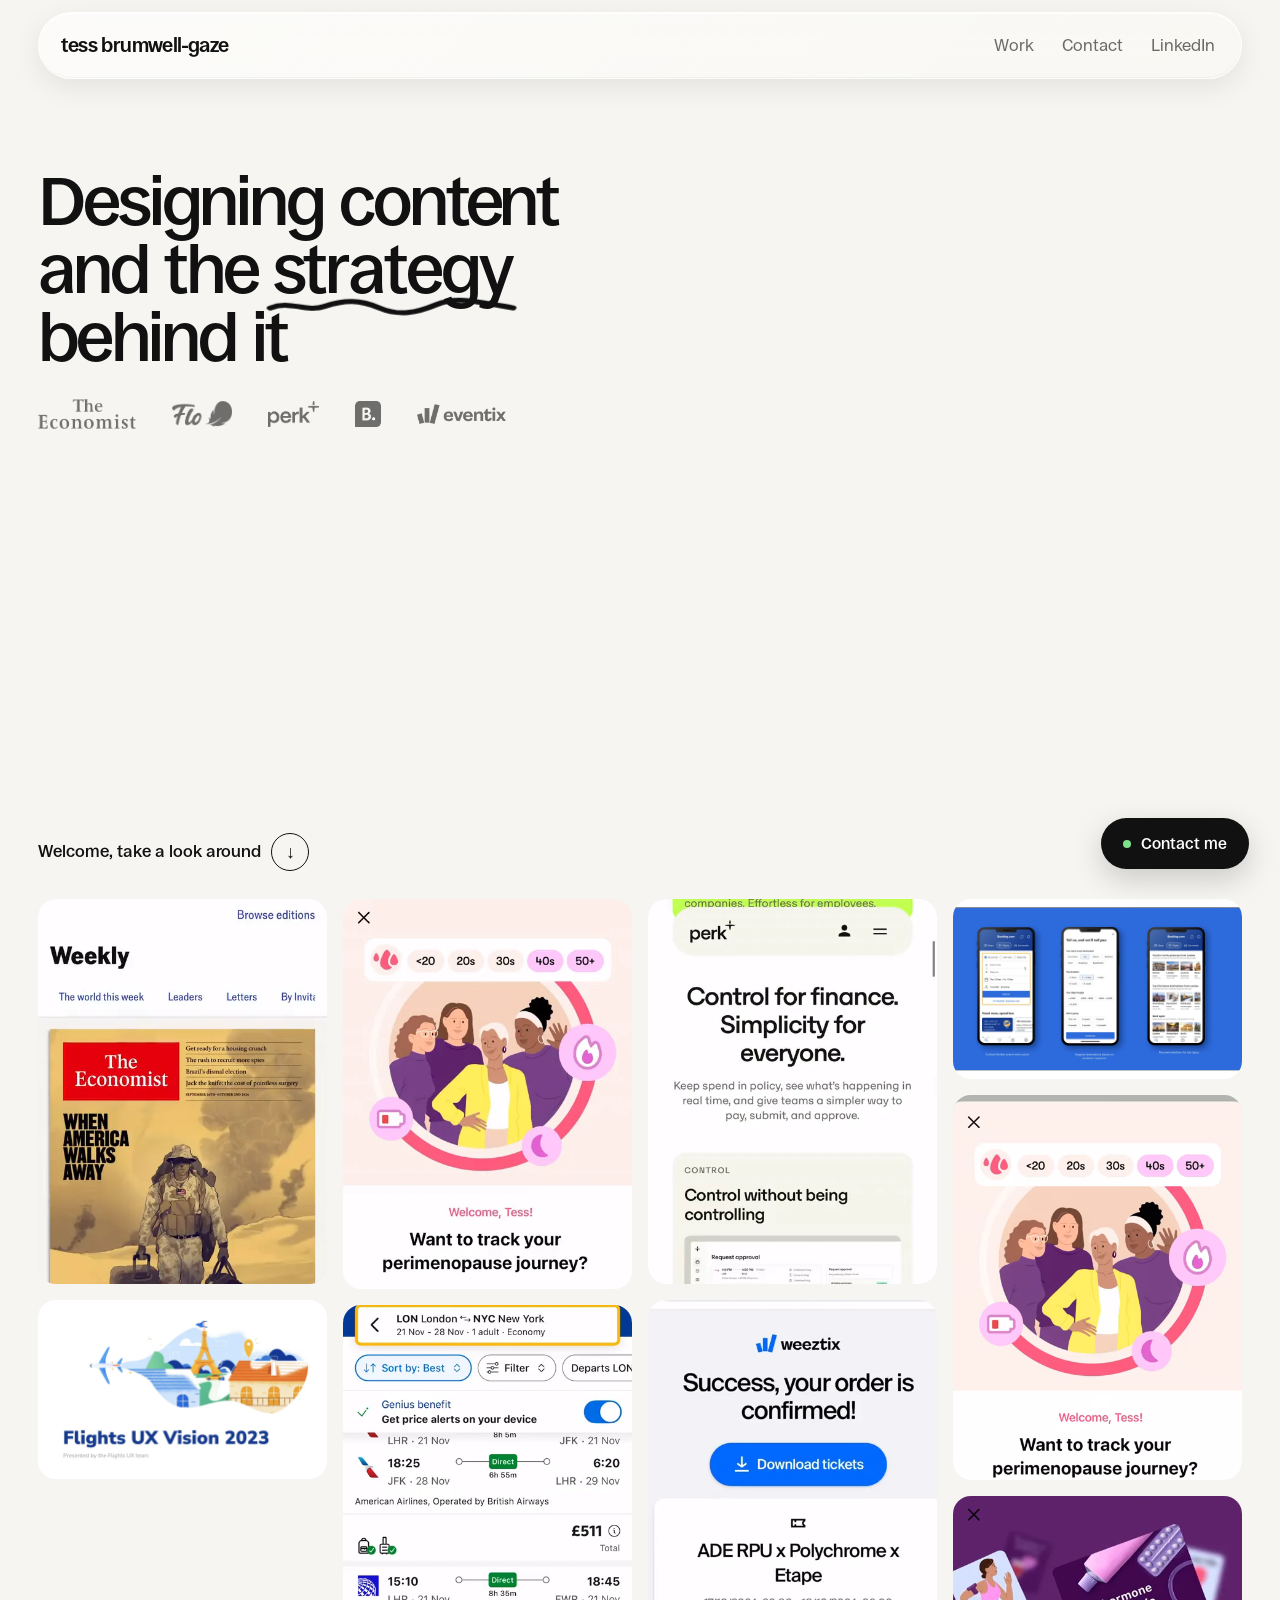
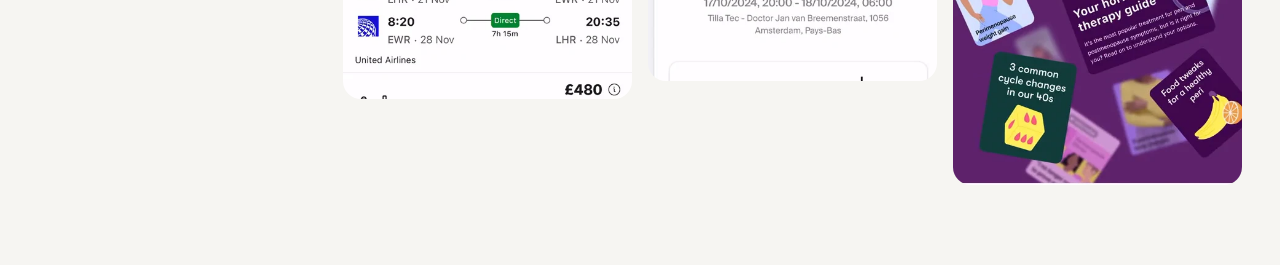
==== index.html @ eb978fae "Add files via upload" ====
<!doctype html>
<html lang="en">
<head>
<meta charset="utf-8">
<meta name="viewport" content="width=device-width, initial-scale=1">
<title>Tess Brumwell-Gaze — content designer</title>
<style>
html { scroll-behavior: smooth; }
@font-face { font-family: "Ronzino"; src: url("Ronzino-Regular.woff2") format("woff2"); font-weight: 400; font-display: swap; }
@font-face { font-family: "Ronzino"; src: url("Ronzino-Medium.woff2") format("woff2"); font-weight: 500; font-display: swap; }
@font-face { font-family: "Ronzino"; src: url("Ronzino-Bold.woff2") format("woff2"); font-weight: 700; font-display: swap; }

/* A quiet, neutral frame so the work and the brands carry the colour */
:root { --bg: #f6f5f2; --ink: #111; --muted: #6b6a66; --tile: #e9e8e4; --gutter: clamp(16px, 3vw, 40px); }
* { box-sizing: border-box; margin: 0; padding: 0; }
body { background: var(--bg); color: var(--ink); font-family: "Ronzino", "Helvetica Neue", Arial, sans-serif; font-size: 17px; line-height: 1.45; -webkit-font-smoothing: antialiased; }
a { color: inherit; }

/* Masthead: a floating "liquid glass" bar that stays at the top as you scroll */
.bar {
  position: sticky; top: 12px; z-index: 40;
  display: flex; justify-content: space-between; align-items: center;
  margin: 12px var(--gutter) 0; padding: 12px 14px 12px 22px; border-radius: 999px;
  background: linear-gradient(135deg, rgba(255,255,255,.62), rgba(255,255,255,.28));
  -webkit-backdrop-filter: blur(18px) saturate(180%); backdrop-filter: blur(18px) saturate(180%);
  border: 1px solid rgba(255,255,255,.7);
  box-shadow: inset 0 1px 0 rgba(255,255,255,.9), inset 0 -1px 0 rgba(0,0,0,.04), 0 8px 28px rgba(0,0,0,.08);
}
.bar nav a { padding: 8px 12px; border-radius: 999px; }
.bar nav a:hover { background: rgba(255,255,255,.7); }
.bar-name { font-size: 20px; font-weight: 700; letter-spacing: -.03em; text-decoration: none; }
.bar nav { display: flex; gap: 4px; }
.bar nav a { text-decoration: none; color: var(--muted); transition: color .2s; }
.bar nav a:hover { color: var(--ink); }

/* Intro fills the first screen; the collage starts just below it */
.intro { min-height: calc(100svh - 80px); padding: clamp(40px, 7vw, 96px) var(--gutter) 28px; display: flex; flex-direction: column; gap: 28px; }
.intro h1 { font-size: clamp(40px, 5.4vw, 84px); line-height: .98; font-weight: 500; letter-spacing: -.045em; max-width: 13ch; }
/* Kinetic headline
   1. The first words float up one by one with a soft, springy wobble, at an uneven, relaxed pace.
   2. A short breath, then "strategy behind it" is placed letter by letter: each letter drops in at a tilt and settles.
   3. A hand-drawn squiggle underlines "strategy". */
.intro h1 .w { display: inline-block; opacity: 0; transform-origin: 50% 100%;
  animation: float-in .85s cubic-bezier(.3,1.45,.5,1) forwards; animation-delay: var(--d); }
@keyframes float-in {
  0% { opacity: 0; transform: translateY(.55em) rotate(var(--r, -4deg)); }
  60% { opacity: 1; }
  100% { opacity: 1; transform: none; }
}
.intro h1 .hl .w { opacity: 1; animation: none; position: relative; white-space: nowrap; }
.intro h1 .ch { display: inline-block; opacity: 0; transform-origin: 50% 90%;
  animation: drop-in .7s cubic-bezier(.25,1.6,.45,1) forwards; animation-delay: var(--d); }
@keyframes drop-in {
  0% { opacity: 0; transform: translateY(-.7em) rotate(var(--r)) scale(.9); }
  45% { opacity: 1; }
  100% { opacity: 1; transform: none; }
}
.squiggle { position: absolute; left: -2%; right: -2%; bottom: -.16em; width: 104%; height: .24em; overflow: visible; }
.squiggle path { fill: none; stroke: currentColor; stroke-width: 3; stroke-linecap: round; stroke-dasharray: 1; stroke-dashoffset: 1; opacity: 0;
  animation: draw .9s cubic-bezier(.6,0,.3,1) forwards; animation-delay: var(--d); }
@keyframes draw { from { opacity: 1; stroke-dashoffset: 1; } to { opacity: 1; stroke-dashoffset: 0; } }

/* "Welcome" nudge at the bottom of the first screen */
.welcome { margin-top: auto; align-self: flex-start; display: inline-flex; align-items: center; gap: 10px; text-decoration: none; font-weight: 500; opacity: 0; animation: fade-in .8s ease 3.6s forwards; }
.welcome .arrow { display: inline-grid; place-items: center; width: 38px; height: 38px; border: 1px solid var(--ink); border-radius: 50%; font-size: 18px; animation: nudge 1.8s ease-in-out 4.4s infinite; }
.welcome:hover .arrow { background: var(--ink); color: #fff; }
@keyframes fade-in { to { opacity: 1; } }
@keyframes nudge { 0%, 100% { transform: none; } 50% { transform: translateY(6px); } }

.logos { list-style: none; display: flex; flex-wrap: wrap; align-items: center; gap: 18px 36px; opacity: 0; animation: logos-in .8s ease 3.3s forwards; } /* appear once the headline has settled */
@keyframes logos-in { to { opacity: .55; } }
.logos img { height: var(--h); width: auto; display: block; }

/* The collage: Pinterest-style columns of different heights */
.collage { columns: 4 260px; column-gap: 16px; padding: 0 var(--gutter) 80px; }
.tile { display: block; break-inside: avoid; margin-bottom: 26px; text-decoration: none; }
.tile-media { position: relative; border-radius: 18px; overflow: hidden; background: var(--tile); }
.tile-media img, .tile-media video { display: block; width: 100%; height: auto; transition: transform .6s cubic-bezier(.2,.7,.1,1); }
.tile-media video { aspect-ratio: 3 / 4; object-fit: cover; object-position: top; }
/* Hover: the picture dims and the title of the work rises in */
.tile-media::after { content: ""; position: absolute; inset: 0; background: rgba(17,17,17,.22); opacity: 0; transition: opacity .35s; }
.tile-info { position: absolute; left: 10px; right: 10px; bottom: 10px; z-index: 1; padding: 13px 15px 14px; border-radius: 12px;
  background: rgba(255,255,255,.94); -webkit-backdrop-filter: blur(10px); backdrop-filter: blur(10px); color: var(--ink);
  box-shadow: 0 6px 20px rgba(0,0,0,.12); opacity: 0; transform: translateY(10px); transition: opacity .35s, transform .35s; }
.tile-title { font-size: 17px; line-height: 1.2; font-weight: 500; letter-spacing: -.015em; }
.tile-client { font-size: 14px; color: var(--muted); margin-top: 2px; }
.tile-go { display: inline-block; margin-top: 8px; font-size: 14px; font-weight: 500; text-decoration: underline; text-underline-offset: 3px; }
.tile:hover .tile-media::after, .tile:focus-visible .tile-media::after { opacity: 1; }
.tile:hover .tile-info, .tile:focus-visible .tile-info { opacity: 1; transform: none; }
.tile:hover .tile-media img, .tile:hover .tile-media video { transform: scale(1.03); }
.tile:focus-visible { outline: none; }
.tile:focus-visible .tile-media { outline: 2px solid var(--ink); outline-offset: 3px; }
.tile { margin-bottom: 16px; }
div.tile { cursor: default; }

/* Floating contact button */
.fab { position: fixed; right: clamp(14px, 2.4vw, 32px); bottom: clamp(14px, 2.4vw, 32px); z-index: 50; display: flex; flex-direction: column; align-items: flex-end; gap: 10px; }
.fab-btn { display: inline-flex; align-items: center; gap: 10px; font: inherit; font-weight: 500; font-size: 16px; padding: 14px 22px; border: 0; border-radius: 999px; background: var(--ink); color: #fff; cursor: pointer; box-shadow: 0 10px 30px rgba(0,0,0,.18); transition: transform .25s cubic-bezier(.3,1.4,.5,1); }
.fab-btn:hover { transform: translateY(-2px) rotate(-1.5deg); }
.fab-dot { width: 8px; height: 8px; border-radius: 50%; background: #7ee08a; box-shadow: 0 0 0 0 rgba(126,224,138,.6); animation: ping 2.4s ease-out infinite; }
@keyframes ping { 0% { box-shadow: 0 0 0 0 rgba(126,224,138,.6); } 70%, 100% { box-shadow: 0 0 0 9px rgba(126,224,138,0); } }
.fab-card { background: #fff; border-radius: 18px; padding: 18px 20px; box-shadow: 0 16px 40px rgba(0,0,0,.16); display: grid; gap: 6px; min-width: 250px; transform-origin: bottom right; animation: pop .28s cubic-bezier(.3,1.4,.5,1); }
.fab-card[hidden] { display: none; }
.fab-hello { font-size: 14px; color: var(--muted); margin-bottom: 2px; }
.fab-link { font-weight: 500; font-size: 17px; text-decoration: none; }
.fab-link:hover { text-decoration: underline; }
@keyframes pop { from { opacity: 0; transform: scale(.9) translateY(6px); } }

@media (max-width: 700px) {
  .bar { gap: 6px; top: 8px; margin: 8px 10px 0; padding: 8px 8px 8px 16px; } .bar-name { font-size: 16px; white-space: nowrap; }
  .bar nav { gap: 0; } .bar nav a { font-size: 13.5px; padding: 6px 7px; }
  .intro { min-height: calc(100svh - 64px); padding-bottom: 36px; }
  .intro h1 { font-size: 12.4vw; }
  .collage { columns: 2; column-gap: 12px; }
  /* phones have no hover: show a small title label on each tile instead */
  .tile-info { opacity: 1; transform: none; left: 7px; right: 7px; bottom: 7px; padding: 8px 10px; border-radius: 9px; }
  .tile-media::after { display: none; }
  .tile-title { font-size: 13px; } .tile-client, .tile-go { display: none; }
  .bar nav a[href*="linkedin"] { display: none; } /* LinkedIn sits in the Contact me button on phones */
  .fab-btn { padding: 12px 18px; font-size: 15px; }
}
@media (prefers-reduced-motion: reduce) {
  .tile-media img, .tile-media video, .tile-info { transition: none; } .fab-dot, .fab-card { animation: none; }
  .intro h1 .w, .intro h1 .ch, .squiggle path, .welcome, .welcome .arrow { animation: none; opacity: 1; transform: none; stroke-dashoffset: 0; }
  .logos { animation: none; opacity: .55; }
}
</style>
</head>
<body>
  <header class="bar">
    <a class="bar-name" href="index.html">tess brumwell-gaze</a>
    <nav aria-label="Main"><a href="#work">Work</a><a href="#contact" data-open-contact>Contact</a><a href="https://www.linkedin.com/in/tessbrumwellgaze/" target="_blank" rel="noopener">LinkedIn</a></nav>
  </header>

  <section class="intro">
    <h1 aria-label="Designing content and the strategy behind it">
      <span aria-hidden="true">
        <span class="w" style="--d:.25s;--r:-5deg">Designing</span> <span class="w" style="--d:.42s;--r:3deg">content</span> <span class="w" style="--d:.66s;--r:-2deg">and</span> <span class="w" style="--d:.78s;--r:4deg">the</span>
        <span class="hl"><span class="w">strategy<svg class="squiggle" viewBox="0 0 100 10" preserveAspectRatio="none" aria-hidden="true"><path pathLength="1" style="--d:2.6s" d="M1 6 C 9 1, 15 9, 23 5 S 37 1, 45 6 S 60 9, 68 4 S 84 2, 99 6"/></svg></span> <span class="w">behind</span> <span class="w">it</span></span>
      </span>
    </h1>
    <ul class="logos" aria-label="Worked with">
      <li style="--h:30px"><img src="mark-economist.webp" alt="The Economist"></li>
      <li style="--h:26px"><img src="mark-flo.webp" alt="Flo Health"></li>
      <li style="--h:26px"><img src="mark-perk.webp" alt="Perk"></li>
      <li style="--h:26px"><img src="mark-booking.webp" alt="Booking.com"></li>
      <li style="--h:20px"><img src="mark-eventix.webp" alt="Eventix"></li>
    </ul>
    <a class="welcome" href="#work">Welcome, take a look around <span class="arrow" aria-hidden="true">↓</span></a>
  </section>

  <!-- The collage is filled from collage.js: edit that file to add or change tiles -->
  <main class="collage" id="work" style="scroll-margin-top: 24px" aria-label="Selected work"></main>

  <!-- Floating contact button: always on screen, sits over the content -->
  <div class="fab" id="fab">
    <div class="fab-card" id="fab-card" role="dialog" aria-label="Contact Tess" hidden>
      <p class="fab-hello">Let&rsquo;s talk</p>
      <a class="fab-link" href="mailto:tess.brumwell@gmail.com">tess.brumwell@gmail.com</a>
      <a class="fab-link" href="https://www.linkedin.com/in/tessbrumwellgaze/" target="_blank" rel="noopener">LinkedIn ↗</a>
    </div>
    <button class="fab-btn" id="fab-btn" type="button" aria-expanded="false" aria-controls="fab-card"><span class="fab-dot" aria-hidden="true"></span>Contact me</button>
  </div>
<script src="collage.js"></script>
<script>
// Build the collage from collage.js
(function () {
  var board = document.getElementById('work'); if (!board || !window.COLLAGE) return;
  var esc = function (t) { return String(t || '').replace(/[&<>"]/g, function (c) { return { '&': '&amp;', '<': '&lt;', '>': '&gt;', '"': '&quot;' }[c]; }); };
  board.innerHTML = window.COLLAGE.map(function (t) {
    var media = t.video
      ? '<video muted loop playsinline preload="none" poster="' + esc(t.video) + '-poster.webp" aria-label="' + esc(t.alt) + '"><source src="' + esc(t.video) + '.webm" type="video/webm"><source src="' + esc(t.video) + '.mp4" type="video/mp4"></video>'
      : '<img src="' + esc(t.image) + '" alt="' + esc(t.alt) + '" loading="lazy">';
    var info = '<div class="tile-info"><p class="tile-title">' + esc(t.title) + '</p><p class="tile-client">' + esc(t.client) + '</p>' + (t.link ? '<span class="tile-go">View case study ↗</span>' : '') + '</div>';
    var inner = '<div class="tile-media">' + media + info + '</div>';
    return t.link ? '<a class="tile" href="' + esc(t.link) + '">' + inner + '</a>' : '<div class="tile" tabindex="0">' + inner + '</div>';
  }).join('');
})();

// Only one moving tile at a time: play the video most in view (or the one being hovered), pause the rest
(function () {
  var vids = [].slice.call(document.querySelectorAll('.collage video')); if (!vids.length) return;
  if (window.matchMedia('(prefers-reduced-motion: reduce)').matches) return; // posters only
  var seen = new Map(), current = null, hovered = null;
  function choose() {
    var best = hovered, score = 0;
    if (!best) seen.forEach(function (r, v) { if (r > score) { score = r; best = v; } });
    if (!best || (!hovered && score < 0.35)) best = null;
    if (best === current) return;
    if (current) current.pause();
    current = best;
    if (current) { if (current.preload !== 'auto') { current.preload = 'auto'; current.load(); } current.play().catch(function () {}); }
  }
  var io = new IntersectionObserver(function (entries) {
    entries.forEach(function (e) { seen.set(e.target, e.isIntersecting ? e.intersectionRatio : 0); });
    choose();
  }, { threshold: [0, .25, .5, .75, 1] });
  vids.forEach(function (v) {
    io.observe(v);
    var tile = v.closest('.tile');
    tile.addEventListener('mouseenter', function () { hovered = v; choose(); });
    tile.addEventListener('mouseleave', function () { hovered = null; choose(); });
  });
})();

// Floating contact button opens a small card with your details
(function () {
  var btn = document.getElementById('fab-btn'), card = document.getElementById('fab-card'); if (!btn) return;
  function set(open) { card.hidden = !open; btn.setAttribute('aria-expanded', open); }
  btn.addEventListener('click', function (e) { e.stopPropagation(); set(card.hidden); });
  document.addEventListener('click', function (e) { if (!card.hidden && !card.contains(e.target)) set(false); });
  document.addEventListener('keydown', function (e) { if (e.key === 'Escape') set(false); });
  // "Contact" links (and arriving at index.html#contact from a case study) open the card
  document.querySelectorAll('[data-open-contact]').forEach(function (l) { l.addEventListener('click', function (e) { e.preventDefault(); e.stopPropagation(); set(true); }); });
  if (location.hash === '#contact') set(true);
})();

// Split "strategy behind it" into letters; each gets its own tilt and timing so the entrance feels hand-placed
(function () {
  var hl = document.querySelector('.intro h1 .hl'); if (!hl) return;
  var t = 1.3; // seconds: starts after a short pause once the first words have landed
  hl.querySelectorAll('.w').forEach(function (word, wi) {
    var svg = word.querySelector('svg');
    var text = word.firstChild.nodeValue; word.firstChild.remove();
    var frag = document.createDocumentFragment();
    text.split('').forEach(function (ch) {
      var s = document.createElement('span'); s.className = 'ch'; s.textContent = ch;
      var r = (Math.random() * 28 - 14).toFixed(1);
      s.style.setProperty('--r', r + 'deg'); s.style.setProperty('--d', t.toFixed(2) + 's');
      t += 0.045 + Math.random() * 0.04; frag.appendChild(s);
    });
    word.insertBefore(frag, svg);
    t += 0.12; // a beat between words
  });
})();
</script>
</body>
</html>
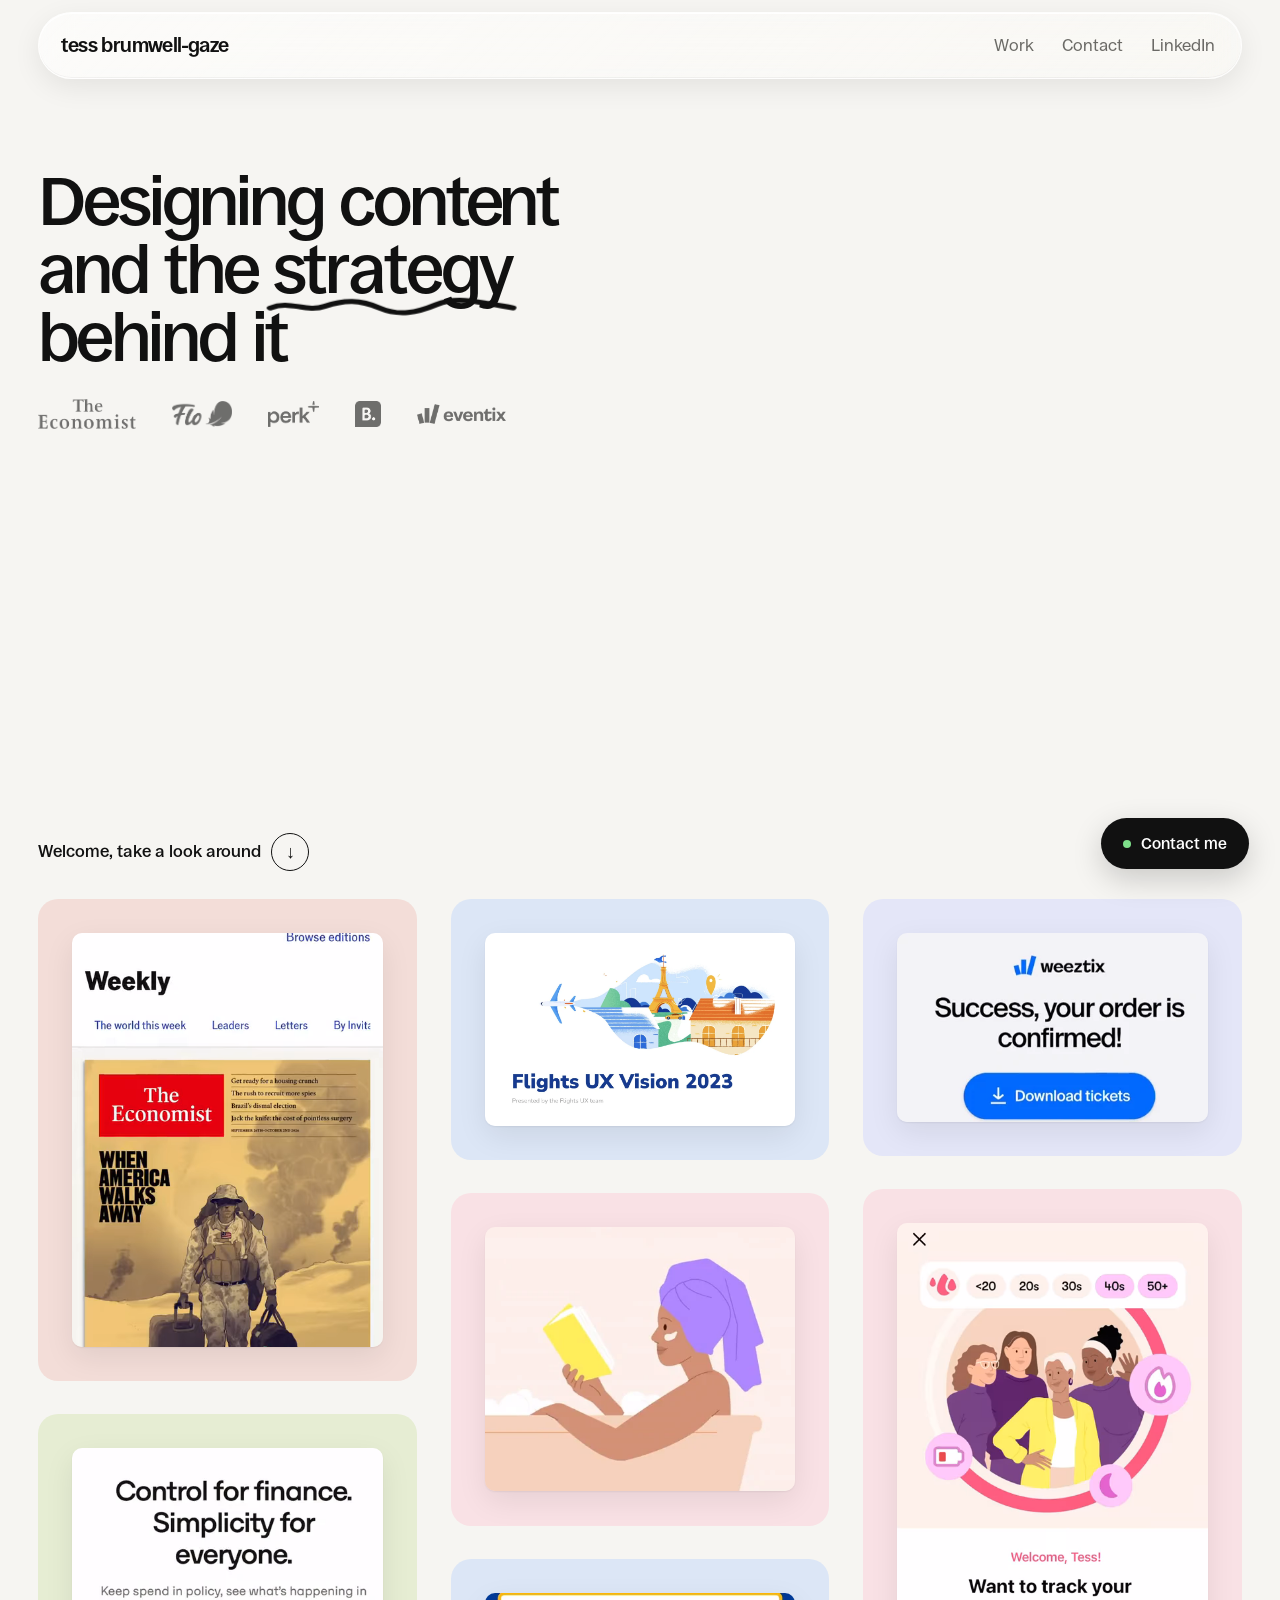
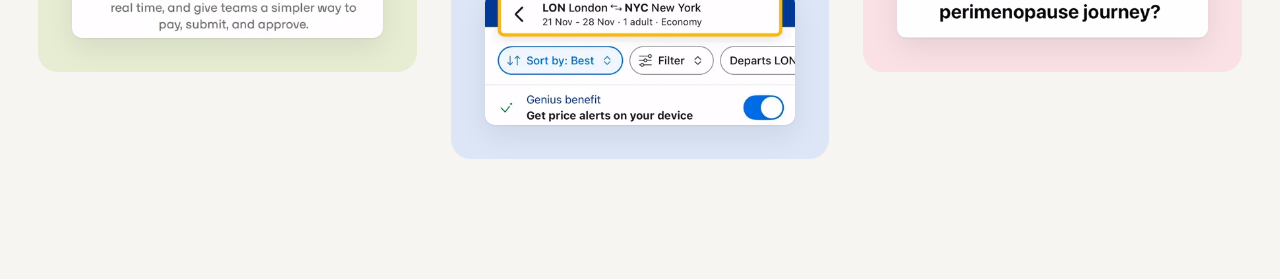
==== commit 5f4706b9: "Add files via upload" ====
--- a/index.html
+++ b/index.html
@@ -72,11 +72,13 @@
 .logos img { height: var(--h); width: auto; display: block; }
 
 /* The collage: Pinterest-style columns of different heights */
-.collage { columns: 4 260px; column-gap: 16px; padding: 0 var(--gutter) 80px; }
+.collage { columns: 3 300px; column-gap: clamp(20px, 2.6vw, 36px); padding: 0 var(--gutter) 120px; }
 .tile { display: block; break-inside: avoid; margin-bottom: 26px; text-decoration: none; }
-.tile-media { position: relative; border-radius: 18px; overflow: hidden; background: var(--tile); }
+/* Each tile: a soft brand-tinted card with one calm detail floating inside */
+.tile-media { position: relative; border-radius: 20px; overflow: hidden; background: var(--tint, var(--tile)); padding: clamp(22px, 9%, 44px); }
+.tile-media > img, .tile-media > video { border-radius: 10px; box-shadow: 0 10px 30px rgba(0,0,0,.08), 0 1px 2px rgba(0,0,0,.06); }
 .tile-media img, .tile-media video { display: block; width: 100%; height: auto; transition: transform .6s cubic-bezier(.2,.7,.1,1); }
-.tile-media video { aspect-ratio: 3 / 4; object-fit: cover; object-position: top; }
+.tile-media video { aspect-ratio: 3 / 4; object-fit: cover; object-position: 50% 6%; }
 /* Hover: the picture dims and the title of the work rises in */
 .tile-media::after { content: ""; position: absolute; inset: 0; background: rgba(17,17,17,.22); opacity: 0; transition: opacity .35s; }
 .tile-info { position: absolute; left: 10px; right: 10px; bottom: 10px; z-index: 1; padding: 13px 15px 14px; border-radius: 12px;
@@ -90,7 +92,7 @@
 .tile:hover .tile-media img, .tile:hover .tile-media video { transform: scale(1.03); }
 .tile:focus-visible { outline: none; }
 .tile:focus-visible .tile-media { outline: 2px solid var(--ink); outline-offset: 3px; }
-.tile { margin-bottom: 16px; }
+.tile { margin-bottom: clamp(20px, 2.6vw, 36px); }
 div.tile { cursor: default; }
 
 /* Floating contact button */
@@ -172,7 +174,7 @@
       ? '<video muted loop playsinline preload="none" poster="' + esc(t.video) + '-poster.webp" aria-label="' + esc(t.alt) + '"><source src="' + esc(t.video) + '.webm" type="video/webm"><source src="' + esc(t.video) + '.mp4" type="video/mp4"></video>'
       : '<img src="' + esc(t.image) + '" alt="' + esc(t.alt) + '" loading="lazy">';
     var info = '<div class="tile-info"><p class="tile-title">' + esc(t.title) + '</p><p class="tile-client">' + esc(t.client) + '</p>' + (t.link ? '<span class="tile-go">View case study ↗</span>' : '') + '</div>';
-    var inner = '<div class="tile-media">' + media + info + '</div>';
+    var inner = '<div class="tile-media"' + (t.tint ? ' style="--tint:' + esc(t.tint) + '"' : '') + '>' + media + info + '</div>';
     return t.link ? '<a class="tile" href="' + esc(t.link) + '">' + inner + '</a>' : '<div class="tile" tabindex="0">' + inner + '</div>';
   }).join('');
 })();
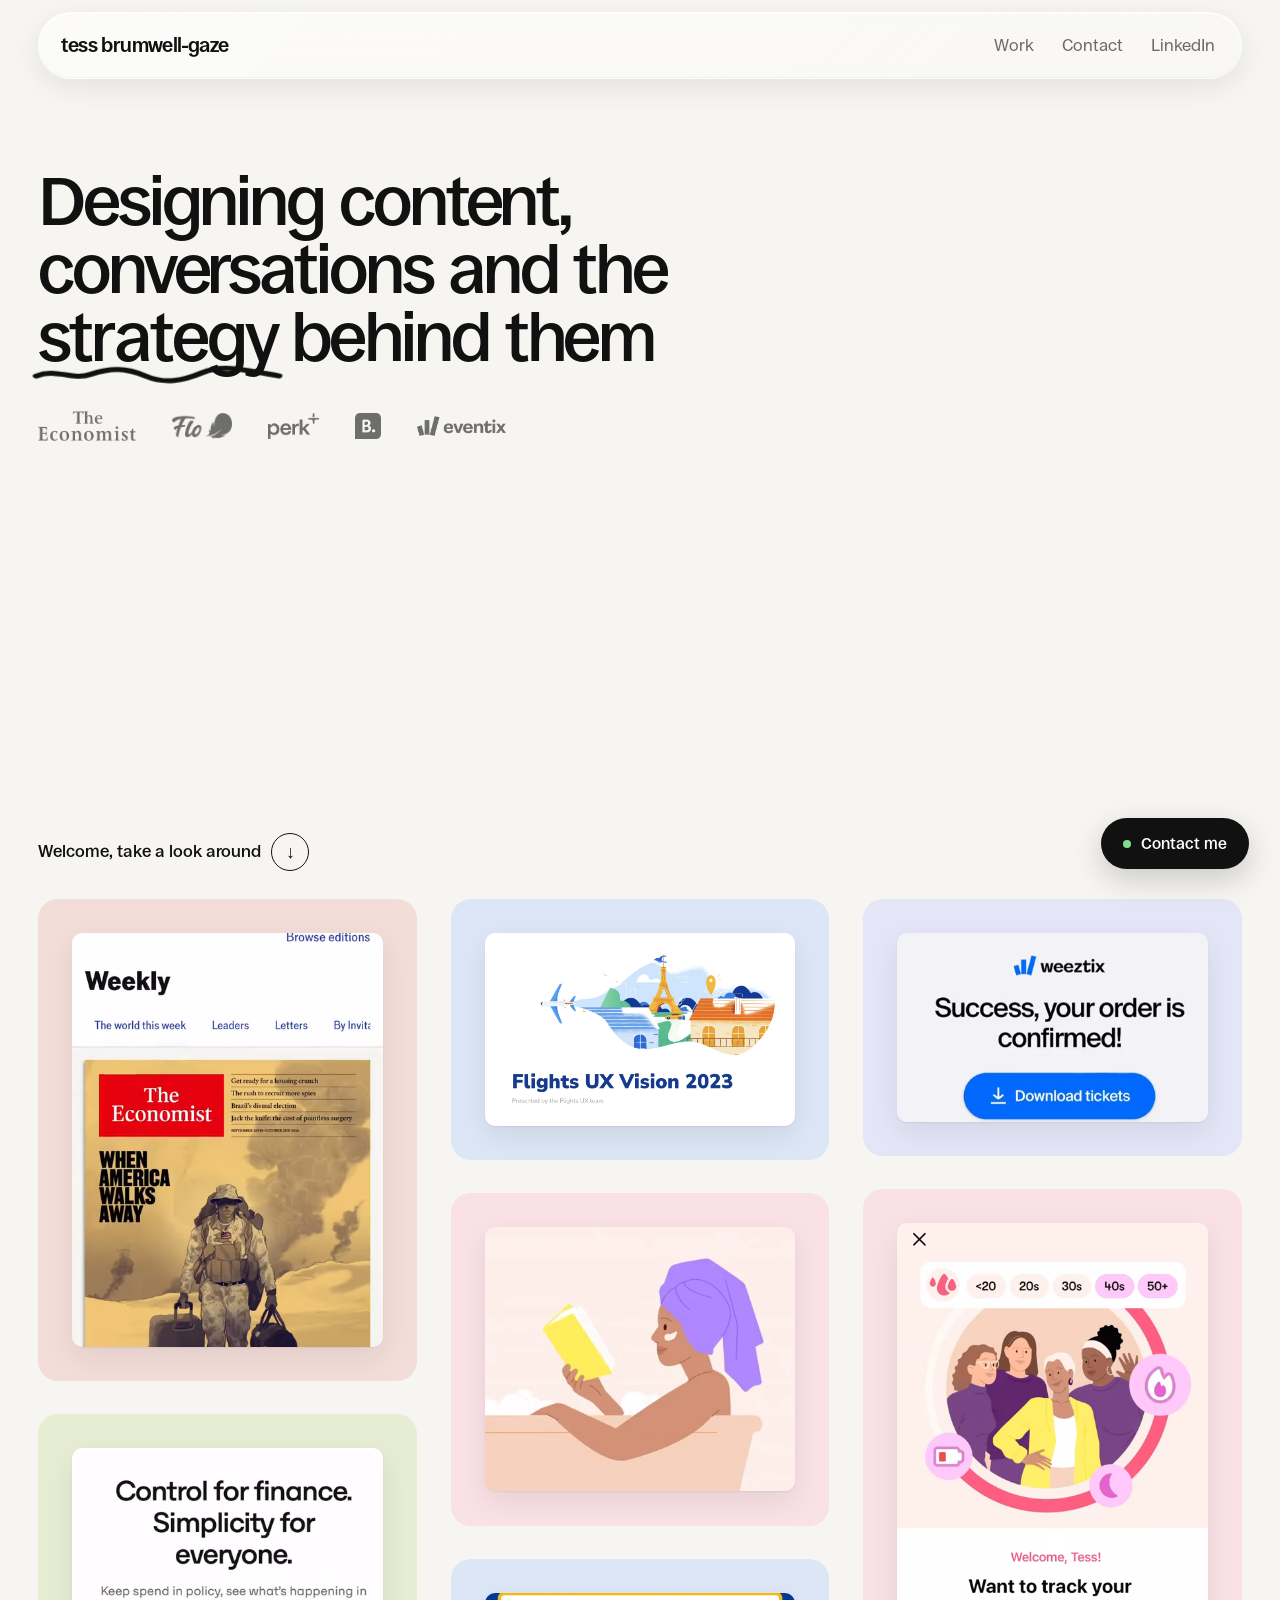
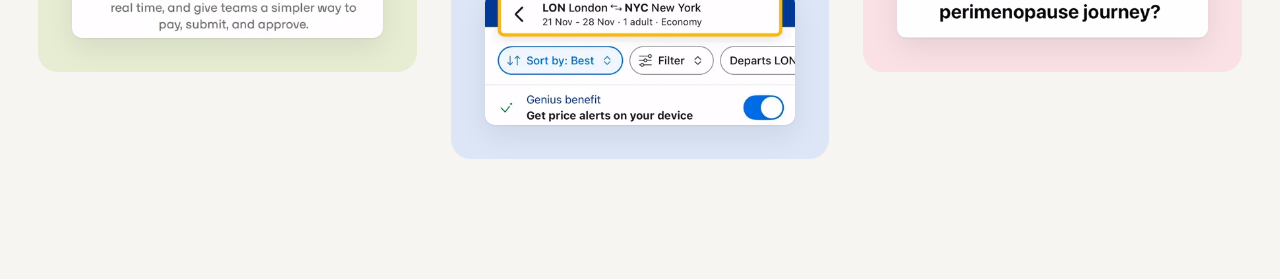
==== commit 88da74bd: "Add files via upload" ====
--- a/index.html
+++ b/index.html
@@ -34,8 +34,8 @@
 .bar nav a:hover { color: var(--ink); }
 
 /* Intro fills the first screen; the collage starts just below it */
-.intro { min-height: calc(100svh - 80px); padding: clamp(40px, 7vw, 96px) var(--gutter) 28px; display: flex; flex-direction: column; gap: 28px; }
-.intro h1 { font-size: clamp(40px, 5.4vw, 84px); line-height: .98; font-weight: 500; letter-spacing: -.045em; max-width: 13ch; }
+.intro { min-height: calc(100svh - 80px); padding: clamp(40px, 7vw, 96px) var(--gutter) 28px; display: flex; flex-direction: column; gap: 40px; }
+.intro h1 { font-size: clamp(40px, 5.4vw, 84px); line-height: .98; font-weight: 500; letter-spacing: -.045em; max-width: 15ch; }
 /* Kinetic headline
    1. The first words float up one by one with a soft, springy wobble, at an uneven, relaxed pace.
    2. A short breath, then "strategy behind it" is placed letter by letter: each letter drops in at a tilt and settles.
@@ -61,13 +61,13 @@
 @keyframes draw { from { opacity: 1; stroke-dashoffset: 1; } to { opacity: 1; stroke-dashoffset: 0; } }
 
 /* "Welcome" nudge at the bottom of the first screen */
-.welcome { margin-top: auto; align-self: flex-start; display: inline-flex; align-items: center; gap: 10px; text-decoration: none; font-weight: 500; opacity: 0; animation: fade-in .8s ease 3.6s forwards; }
-.welcome .arrow { display: inline-grid; place-items: center; width: 38px; height: 38px; border: 1px solid var(--ink); border-radius: 50%; font-size: 18px; animation: nudge 1.8s ease-in-out 4.4s infinite; }
+.welcome { margin-top: auto; align-self: flex-start; display: inline-flex; align-items: center; gap: 10px; text-decoration: none; font-weight: 500; opacity: 0; animation: fade-in .8s ease 4s forwards; }
+.welcome .arrow { display: inline-grid; place-items: center; width: 38px; height: 38px; border: 1px solid var(--ink); border-radius: 50%; font-size: 18px; animation: nudge 1.8s ease-in-out 4.8s infinite; }
 .welcome:hover .arrow { background: var(--ink); color: #fff; }
 @keyframes fade-in { to { opacity: 1; } }
 @keyframes nudge { 0%, 100% { transform: none; } 50% { transform: translateY(6px); } }
 
-.logos { list-style: none; display: flex; flex-wrap: wrap; align-items: center; gap: 18px 36px; opacity: 0; animation: logos-in .8s ease 3.3s forwards; } /* appear once the headline has settled */
+.logos { list-style: none; display: flex; flex-wrap: wrap; align-items: center; gap: 18px 36px; opacity: 0; animation: logos-in .8s ease 3.7s forwards; } /* appear once the headline has settled */
 @keyframes logos-in { to { opacity: .55; } }
 .logos img { height: var(--h); width: auto; display: block; }
 
@@ -113,6 +113,7 @@
   .bar nav { gap: 0; } .bar nav a { font-size: 13.5px; padding: 6px 7px; }
   .intro { min-height: calc(100svh - 64px); padding-bottom: 36px; }
   .intro h1 { font-size: 12.4vw; }
+  .welcome-more { display: none; } /* keeps the arrow clear of the Contact me button */
   .collage { columns: 2; column-gap: 12px; }
   /* phones have no hover: show a small title label on each tile instead */
   .tile-info { opacity: 1; transform: none; left: 7px; right: 7px; bottom: 7px; padding: 8px 10px; border-radius: 9px; }
@@ -135,10 +136,10 @@
   </header>
 
   <section class="intro">
-    <h1 aria-label="Designing content and the strategy behind it">
+    <h1 aria-label="Designing content, conversations and the strategy behind them">
       <span aria-hidden="true">
-        <span class="w" style="--d:.25s;--r:-5deg">Designing</span> <span class="w" style="--d:.42s;--r:3deg">content</span> <span class="w" style="--d:.66s;--r:-2deg">and</span> <span class="w" style="--d:.78s;--r:4deg">the</span>
-        <span class="hl"><span class="w">strategy<svg class="squiggle" viewBox="0 0 100 10" preserveAspectRatio="none" aria-hidden="true"><path pathLength="1" style="--d:2.6s" d="M1 6 C 9 1, 15 9, 23 5 S 37 1, 45 6 S 60 9, 68 4 S 84 2, 99 6"/></svg></span> <span class="w">behind</span> <span class="w">it</span></span>
+        <span class="w" style="--d:.25s;--r:-5deg">Designing</span> <span class="w" style="--d:.42s;--r:3deg">content,</span> <span class="w" style="--d:.62s;--r:-4deg">conversations</span> <span class="w" style="--d:.9s;--r:-2deg">and</span> <span class="w" style="--d:1.02s;--r:4deg">the</span>
+        <span class="hl"><span class="w">strategy<svg class="squiggle" viewBox="0 0 100 10" preserveAspectRatio="none" aria-hidden="true"><path pathLength="1" style="--d:3s" d="M1 6 C 9 1, 15 9, 23 5 S 37 1, 45 6 S 60 9, 68 4 S 84 2, 99 6"/></svg></span> <span class="w">behind</span> <span class="w">them</span></span>
       </span>
     </h1>
     <ul class="logos" aria-label="Worked with">
@@ -148,7 +149,7 @@
       <li style="--h:26px"><img src="mark-booking.webp" alt="Booking.com"></li>
       <li style="--h:20px"><img src="mark-eventix.webp" alt="Eventix"></li>
     </ul>
-    <a class="welcome" href="#work">Welcome, take a look around <span class="arrow" aria-hidden="true">↓</span></a>
+    <a class="welcome" href="#work"><span>Welcome<span class="welcome-more">, take a look around</span></span> <span class="arrow" aria-hidden="true">↓</span></a>
   </section>
 
   <!-- The collage is filled from collage.js: edit that file to add or change tiles -->
@@ -220,7 +221,7 @@
 // Split "strategy behind it" into letters; each gets its own tilt and timing so the entrance feels hand-placed
 (function () {
   var hl = document.querySelector('.intro h1 .hl'); if (!hl) return;
-  var t = 1.3; // seconds: starts after a short pause once the first words have landed
+  var t = 1.55; // seconds: starts after a short pause once the first words have landed
   hl.querySelectorAll('.w').forEach(function (word, wi) {
     var svg = word.querySelector('svg');
     var text = word.firstChild.nodeValue; word.firstChild.remove();
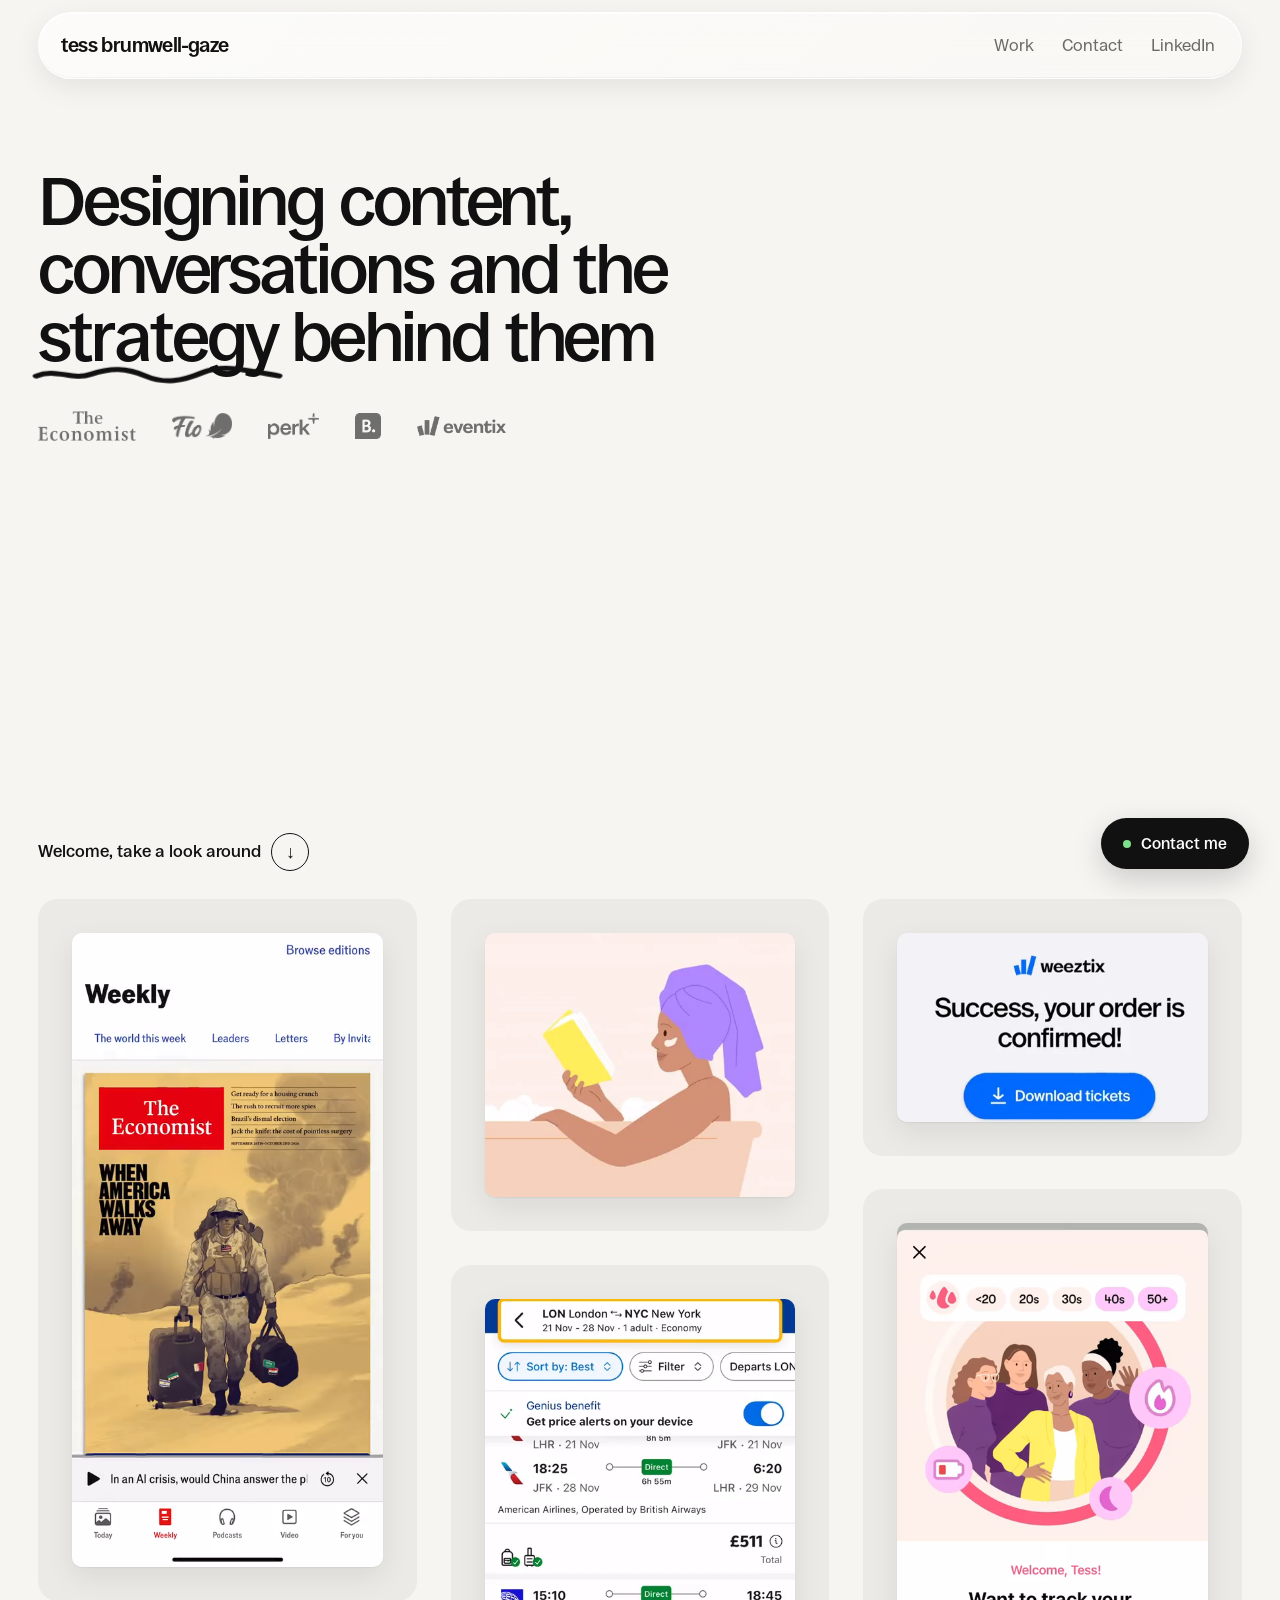
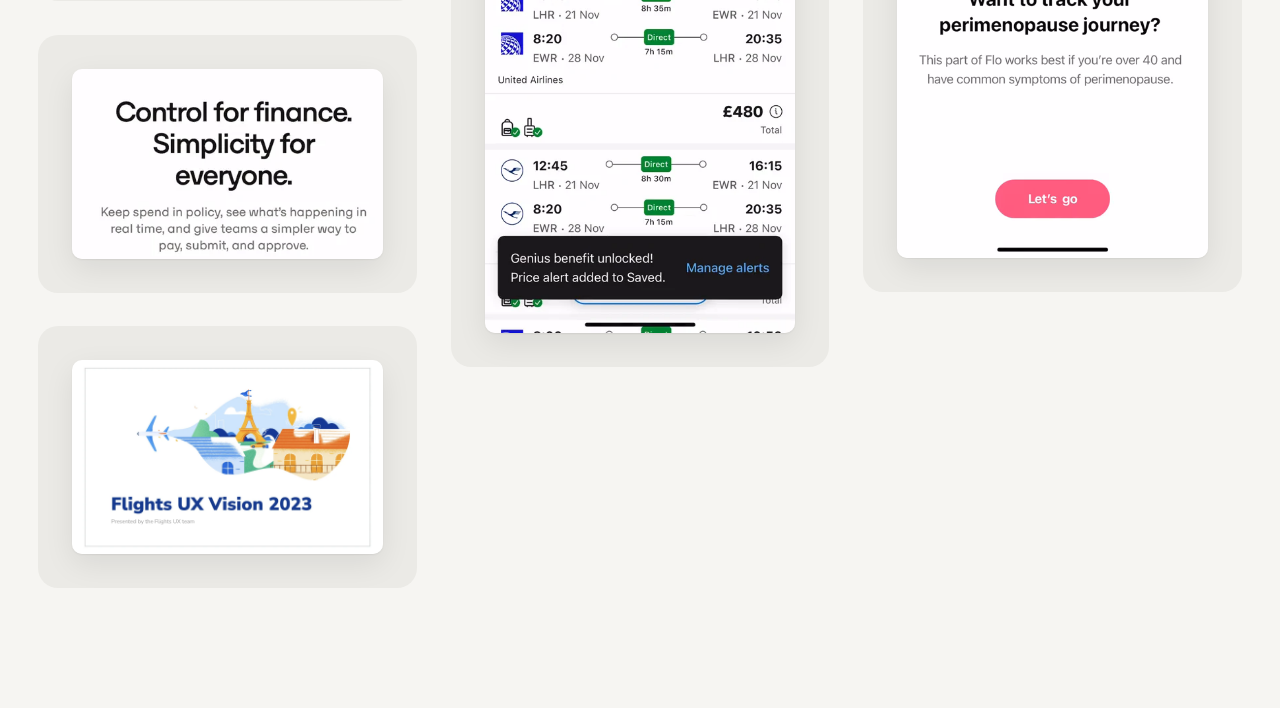
==== commit 728f427c: "Add files via upload" ====
--- a/index.html
+++ b/index.html
@@ -11,7 +11,7 @@
 @font-face { font-family: "Ronzino"; src: url("Ronzino-Bold.woff2") format("woff2"); font-weight: 700; font-display: swap; }
 
 /* A quiet, neutral frame so the work and the brands carry the colour */
-:root { --bg: #f6f5f2; --ink: #111; --muted: #6b6a66; --tile: #e9e8e4; --gutter: clamp(16px, 3vw, 40px); }
+:root { --bg: #f6f5f2; --ink: #111; --muted: #6b6a66; --tile: #ebeae6; --gutter: clamp(16px, 3vw, 40px); }
 * { box-sizing: border-box; margin: 0; padding: 0; }
 body { background: var(--bg); color: var(--ink); font-family: "Ronzino", "Helvetica Neue", Arial, sans-serif; font-size: 17px; line-height: 1.45; -webkit-font-smoothing: antialiased; }
 a { color: inherit; }
@@ -75,10 +75,10 @@
 .collage { columns: 3 300px; column-gap: clamp(20px, 2.6vw, 36px); padding: 0 var(--gutter) 120px; }
 .tile { display: block; break-inside: avoid; margin-bottom: 26px; text-decoration: none; }
 /* Each tile: a soft brand-tinted card with one calm detail floating inside */
-.tile-media { position: relative; border-radius: 20px; overflow: hidden; background: var(--tint, var(--tile)); padding: clamp(22px, 9%, 44px); }
+.tile-media { position: relative; border-radius: 20px; overflow: hidden; background: var(--tile); padding: clamp(22px, 9%, 44px); }
 .tile-media > img, .tile-media > video { border-radius: 10px; box-shadow: 0 10px 30px rgba(0,0,0,.08), 0 1px 2px rgba(0,0,0,.06); }
 .tile-media img, .tile-media video { display: block; width: 100%; height: auto; transition: transform .6s cubic-bezier(.2,.7,.1,1); }
-.tile-media video { aspect-ratio: 3 / 4; object-fit: cover; object-position: 50% 6%; }
+.tile-media video { width: 100%; height: auto; } /* whole recording stays in frame */
 /* Hover: the picture dims and the title of the work rises in */
 .tile-media::after { content: ""; position: absolute; inset: 0; background: rgba(17,17,17,.22); opacity: 0; transition: opacity .35s; }
 .tile-info { position: absolute; left: 10px; right: 10px; bottom: 10px; z-index: 1; padding: 13px 15px 14px; border-radius: 12px;
@@ -172,7 +172,7 @@
   var esc = function (t) { return String(t || '').replace(/[&<>"]/g, function (c) { return { '&': '&amp;', '<': '&lt;', '>': '&gt;', '"': '&quot;' }[c]; }); };
   board.innerHTML = window.COLLAGE.map(function (t) {
     var media = t.video
-      ? '<video muted loop playsinline preload="none" poster="' + esc(t.video) + '-poster.webp" aria-label="' + esc(t.alt) + '"><source src="' + esc(t.video) + '.webm" type="video/webm"><source src="' + esc(t.video) + '.mp4" type="video/mp4"></video>'
+      ? '<video' + (t.play === 'hover' ? ' data-hover' : '') + ' muted loop playsinline preload="none" poster="' + esc(t.video) + '-poster.webp" aria-label="' + esc(t.alt) + '"><source src="' + esc(t.video) + '.webm" type="video/webm"><source src="' + esc(t.video) + '.mp4" type="video/mp4"></video>'
       : '<img src="' + esc(t.image) + '" alt="' + esc(t.alt) + '" loading="lazy">';
     var info = '<div class="tile-info"><p class="tile-title">' + esc(t.title) + '</p><p class="tile-client">' + esc(t.client) + '</p>' + (t.link ? '<span class="tile-go">View case study ↗</span>' : '') + '</div>';
     var inner = '<div class="tile-media"' + (t.tint ? ' style="--tint:' + esc(t.tint) + '"' : '') + '>' + media + info + '</div>';
@@ -190,7 +190,7 @@
     if (!best) seen.forEach(function (r, v) { if (r > score) { score = r; best = v; } });
     if (!best || (!hovered && score < 0.35)) best = null;
     if (best === current) return;
-    if (current) current.pause();
+    if (current) { current.pause(); if (current.hasAttribute('data-hover')) current.currentTime = 0; } // hover tiles return to their first frame
     current = best;
     if (current) { if (current.preload !== 'auto') { current.preload = 'auto'; current.load(); } current.play().catch(function () {}); }
   }
@@ -199,7 +199,7 @@
     choose();
   }, { threshold: [0, .25, .5, .75, 1] });
   vids.forEach(function (v) {
-    io.observe(v);
+    if (!v.hasAttribute('data-hover')) io.observe(v); // hover-only videos wait for the mouse
     var tile = v.closest('.tile');
     tile.addEventListener('mouseenter', function () { hovered = v; choose(); });
     tile.addEventListener('mouseleave', function () { hovered = null; choose(); });
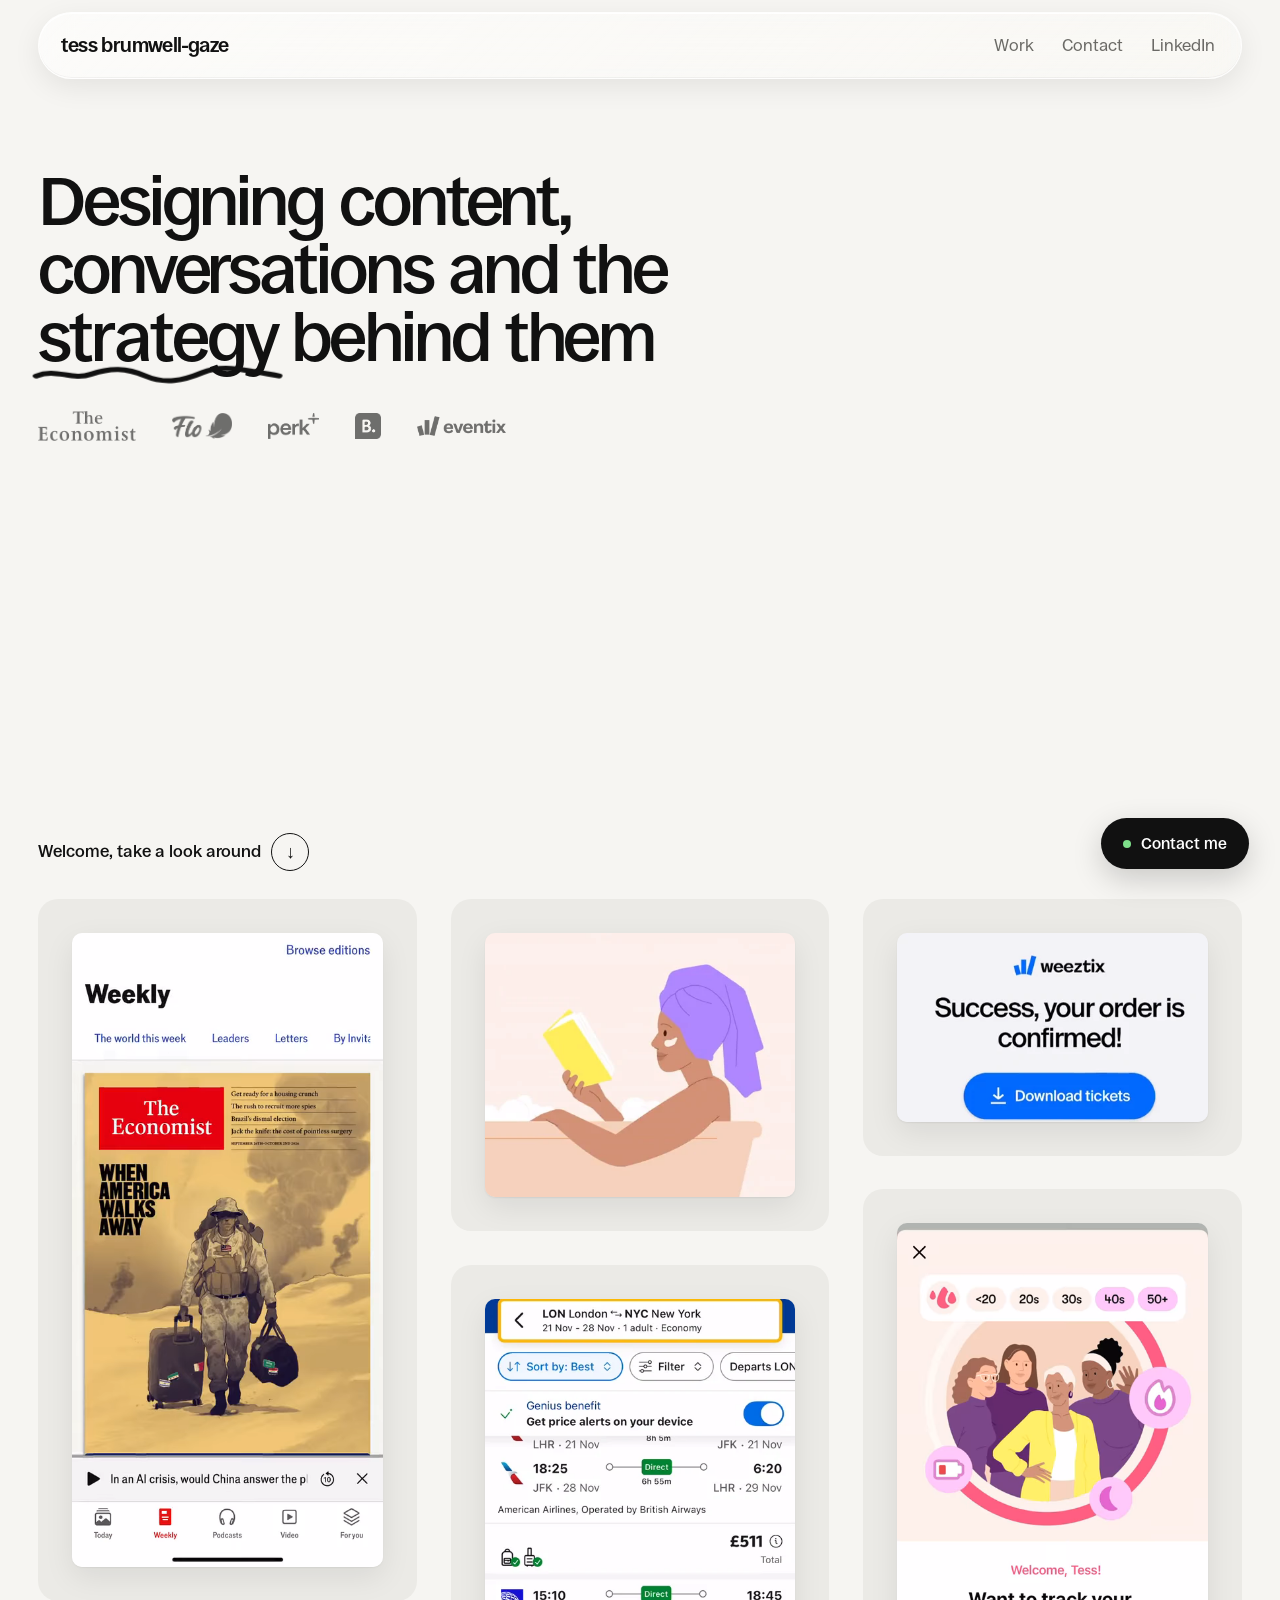
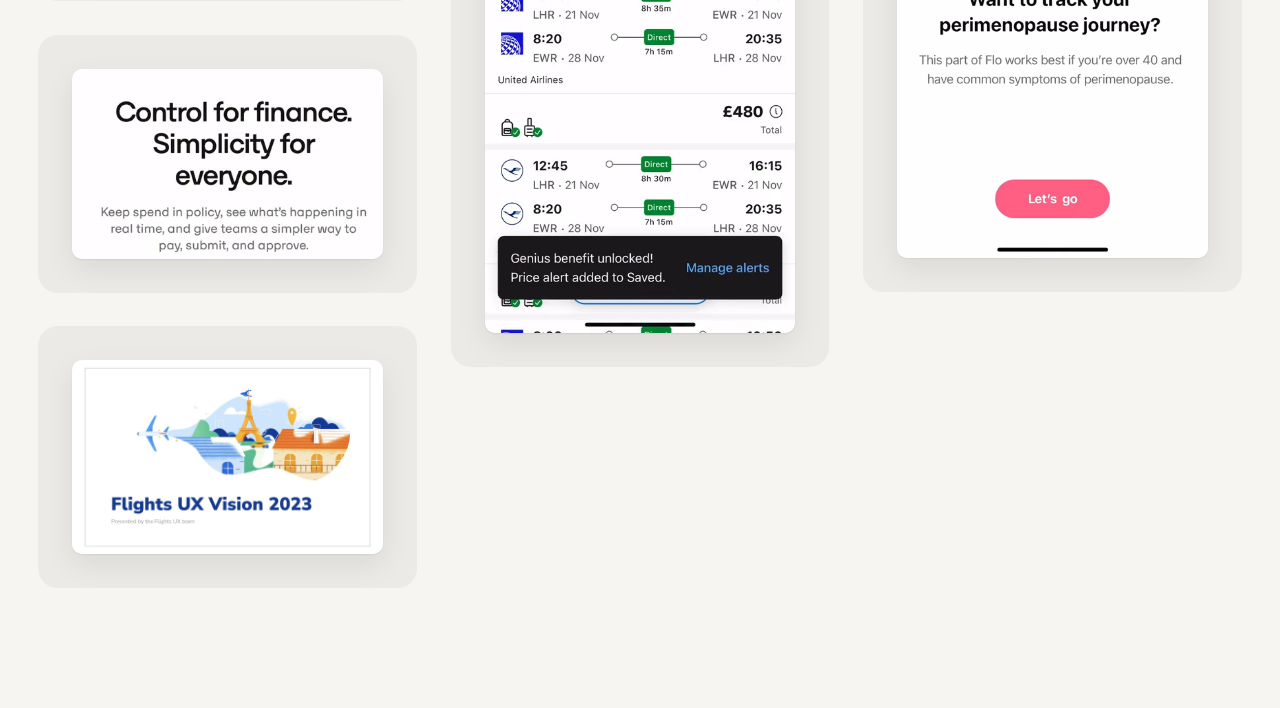
==== commit ad984627: "Add files via upload" ====
--- a/index.html
+++ b/index.html
@@ -164,7 +164,7 @@
     </div>
     <button class="fab-btn" id="fab-btn" type="button" aria-expanded="false" aria-controls="fab-card"><span class="fab-dot" aria-hidden="true"></span>Contact me</button>
   </div>
-<script src="collage.js"></script>
+<script src="collage.js?v=2"></script>
 <script>
 // Build the collage from collage.js
 (function () {
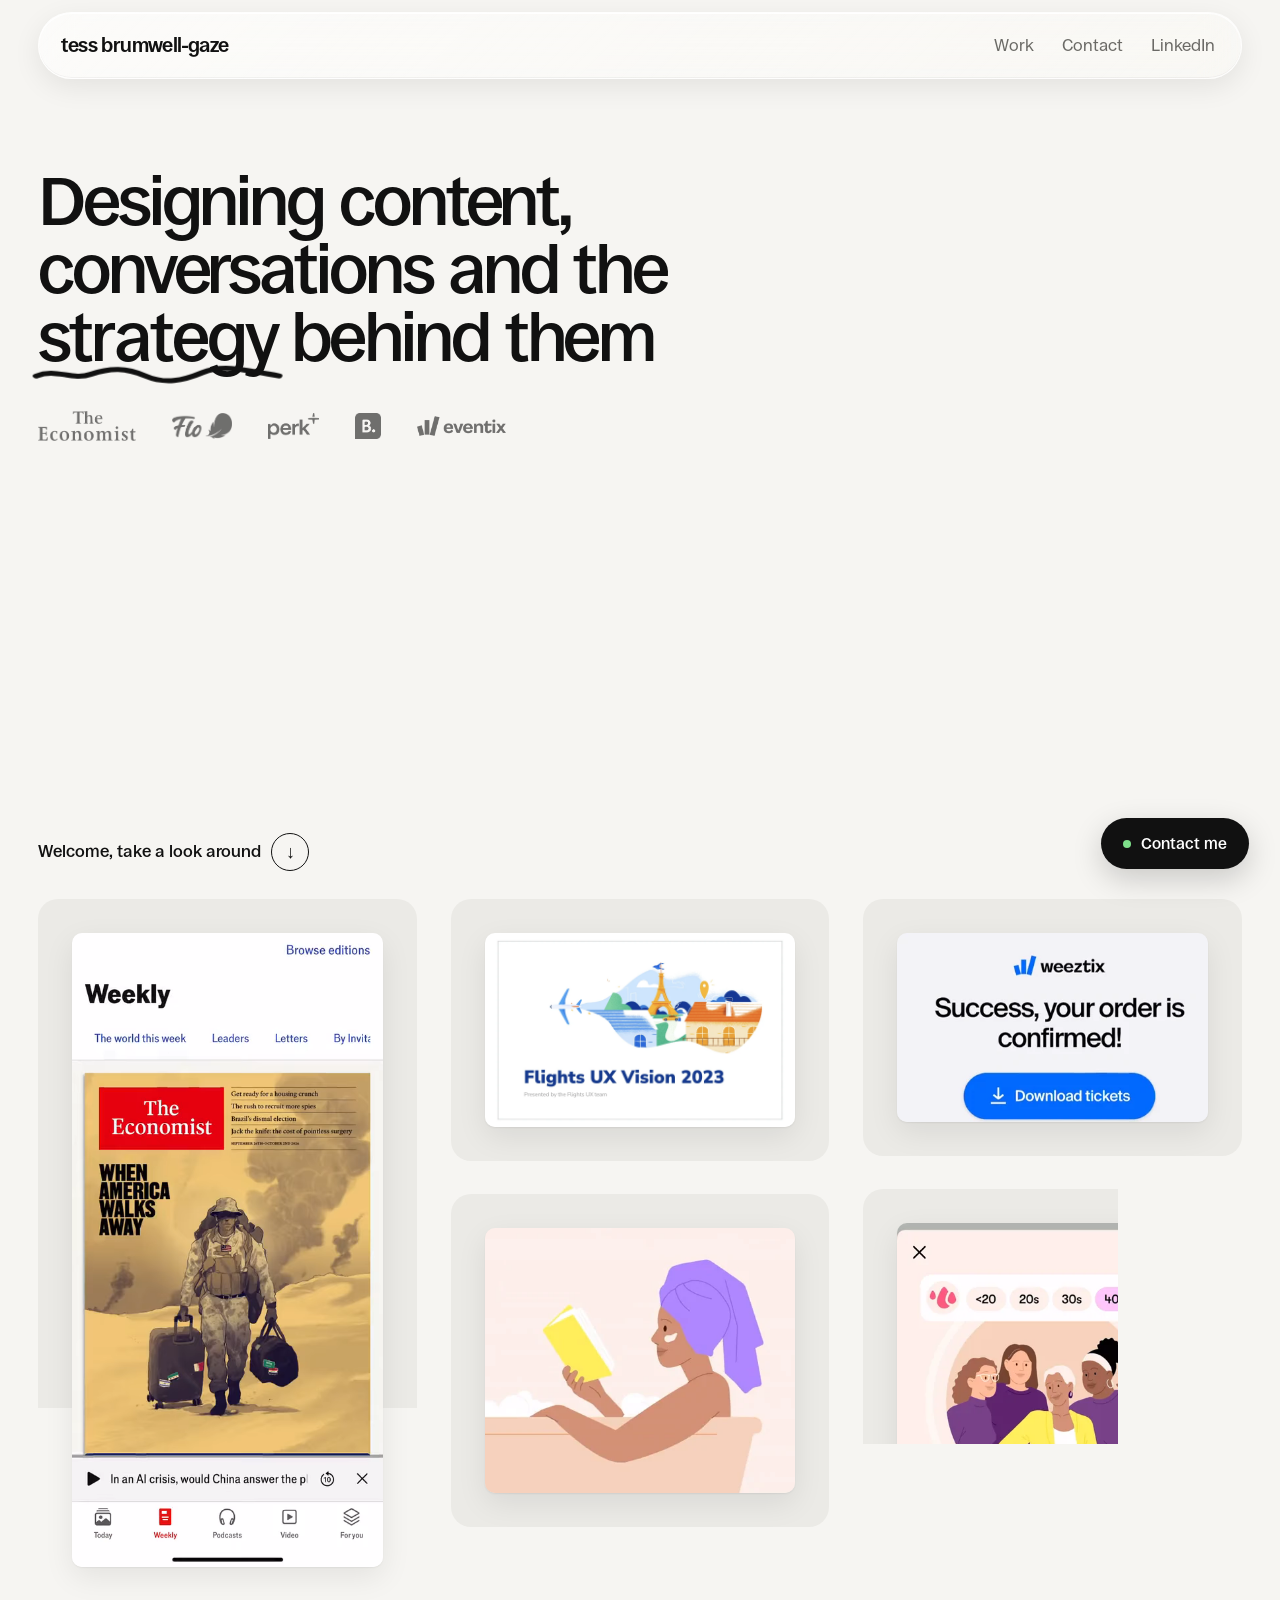
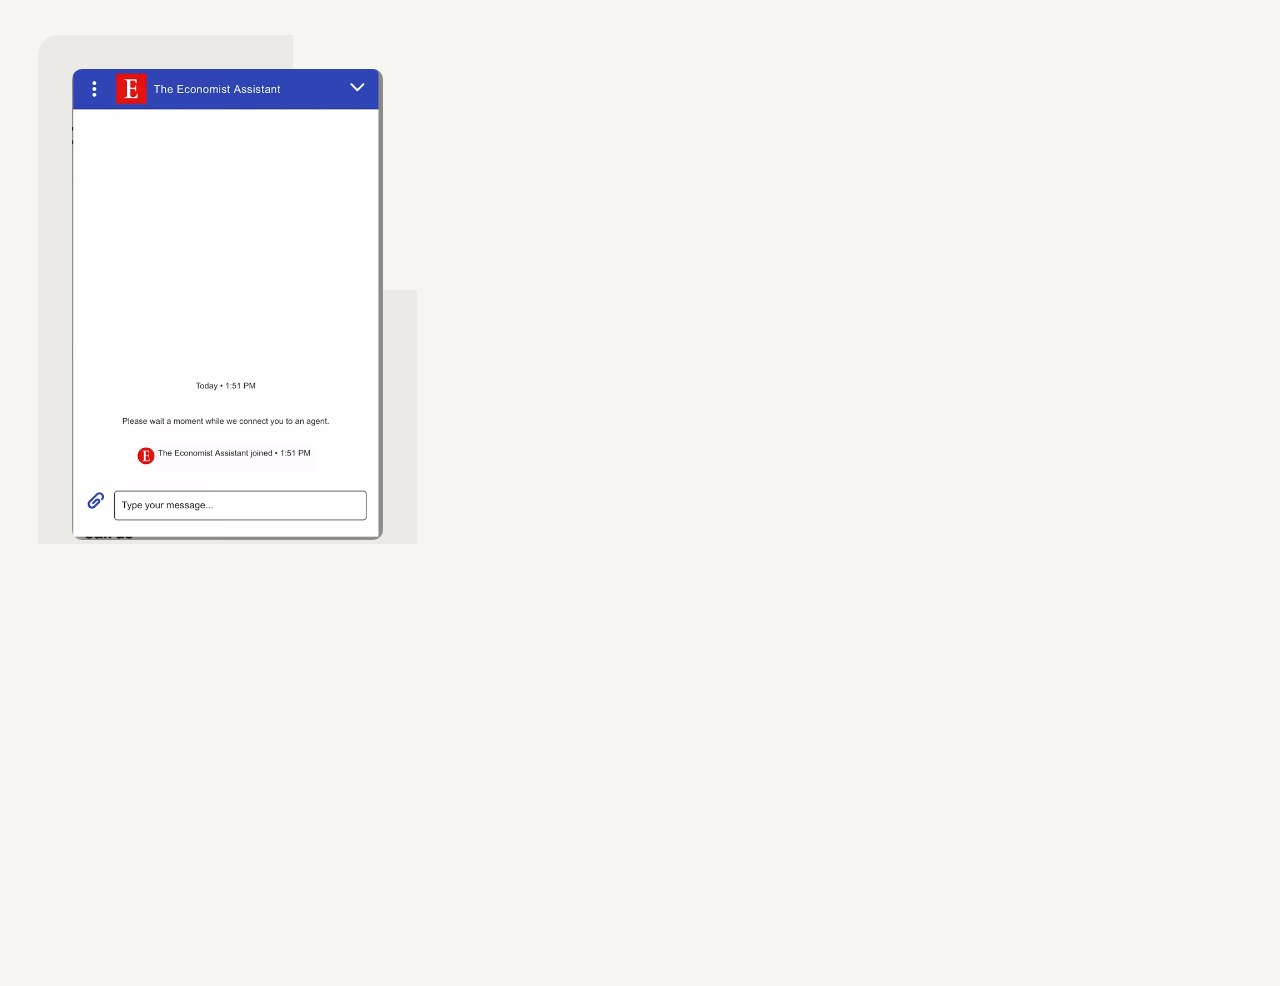
==== commit bcf7d371: "Add files via upload" ====
--- a/index.html
+++ b/index.html
@@ -164,7 +164,7 @@
     </div>
     <button class="fab-btn" id="fab-btn" type="button" aria-expanded="false" aria-controls="fab-card"><span class="fab-dot" aria-hidden="true"></span>Contact me</button>
   </div>
-<script src="collage.js?v=2"></script>
+<script src="collage.js?v=3"></script>
 <script>
 // Build the collage from collage.js
 (function () {
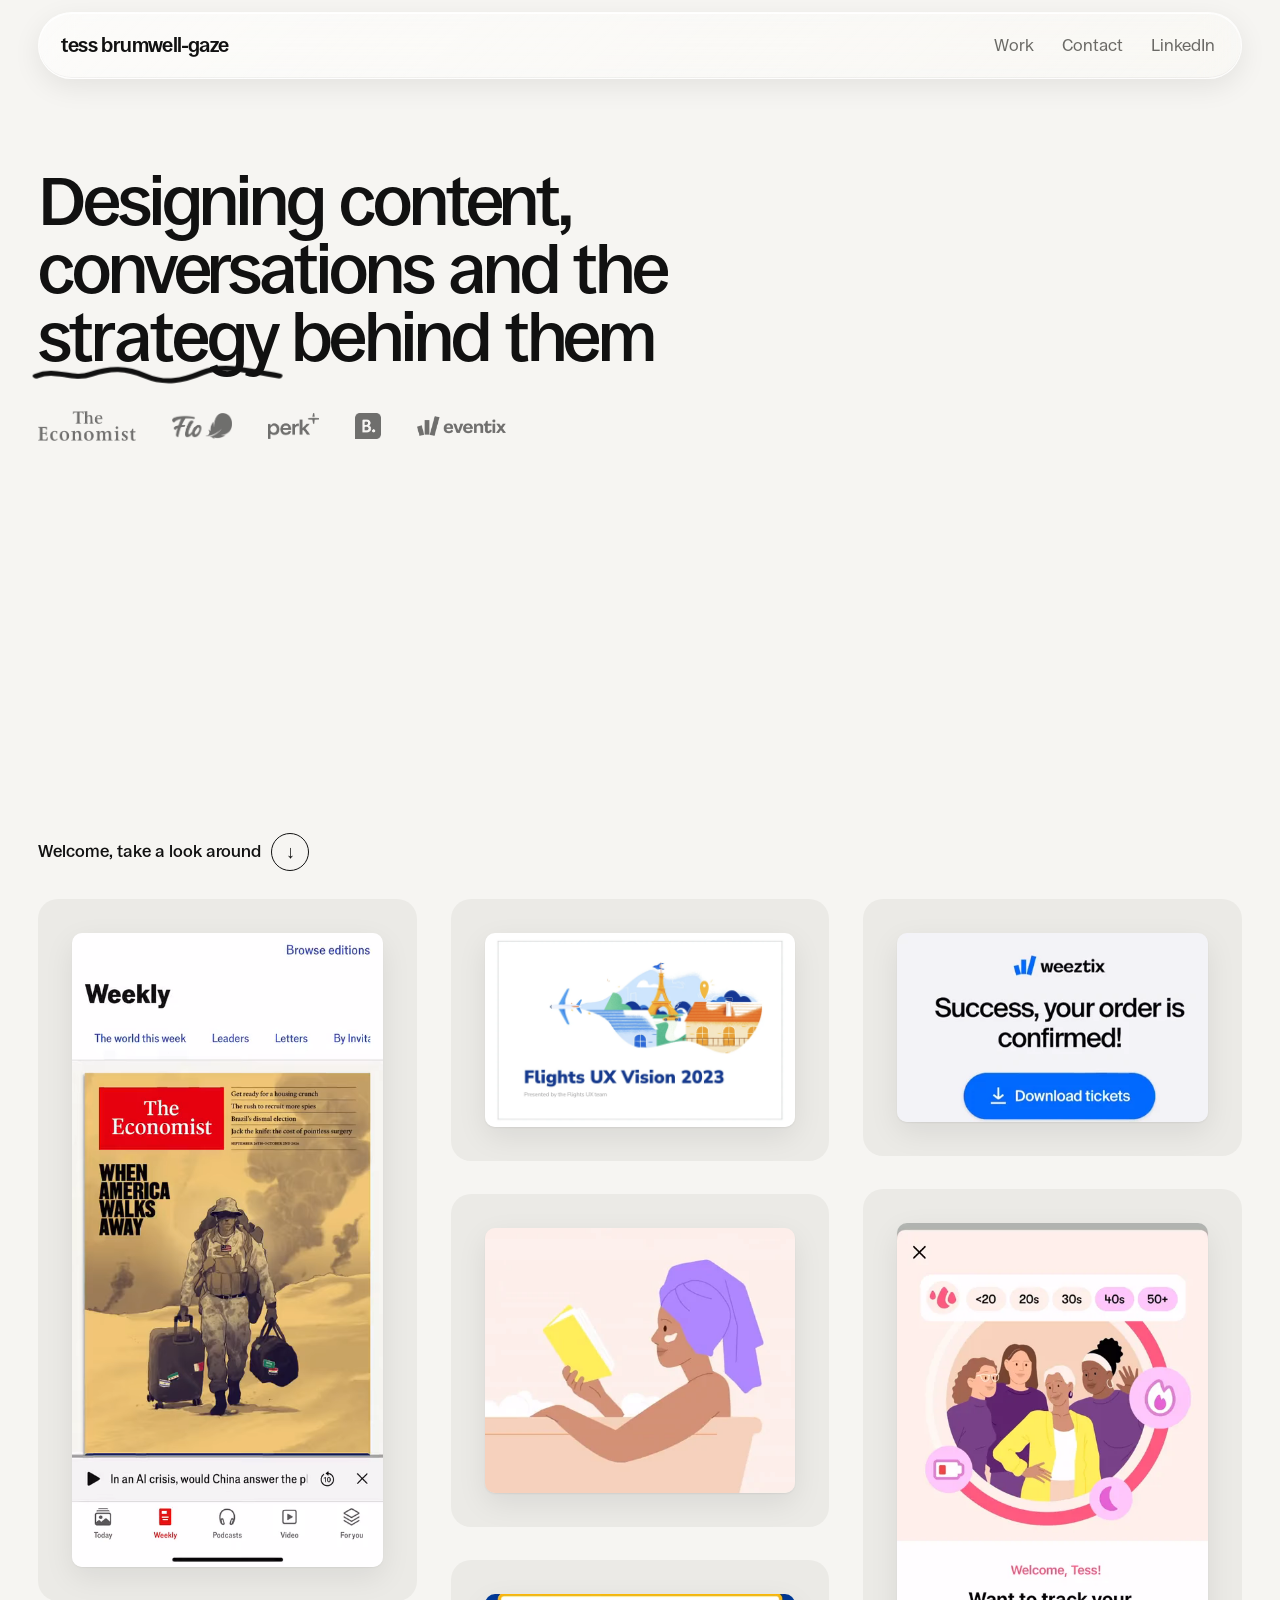
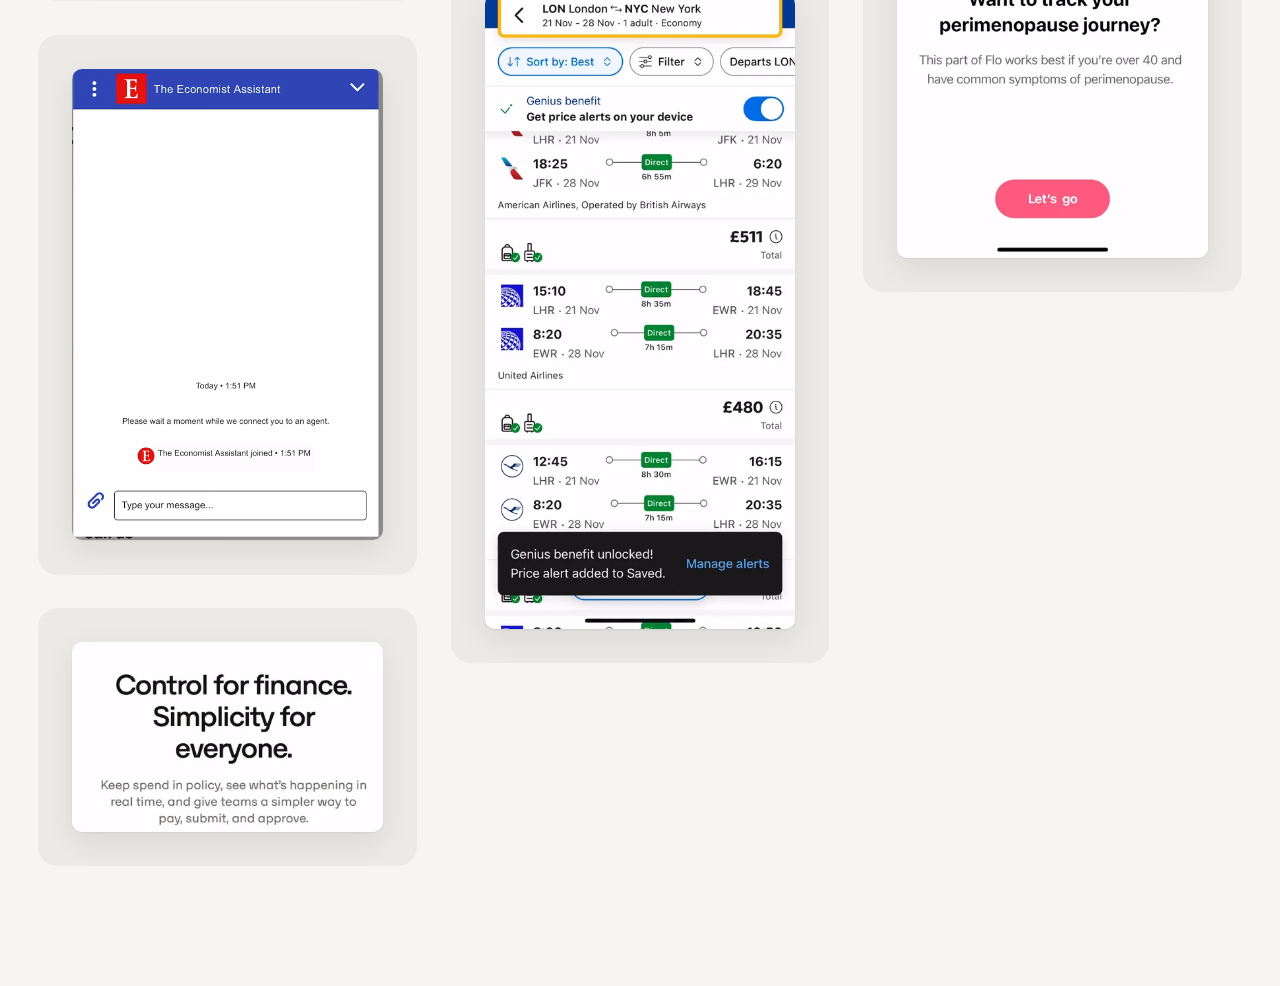
==== commit 41e6ea7b: "Add files via upload" ====
--- a/index.html
+++ b/index.html
@@ -96,12 +96,12 @@
 div.tile { cursor: default; }
 
 /* Floating contact button */
-.fab { position: fixed; right: clamp(14px, 2.4vw, 32px); bottom: clamp(14px, 2.4vw, 32px); z-index: 50; display: flex; flex-direction: column; align-items: flex-end; gap: 10px; }
+.fab { position: fixed; right: clamp(16px, 3vw, 40px); top: 84px; z-index: 50; display: flex; flex-direction: column; align-items: flex-end; gap: 10px; }
 .fab-btn { display: inline-flex; align-items: center; gap: 10px; font: inherit; font-weight: 500; font-size: 16px; padding: 14px 22px; border: 0; border-radius: 999px; background: var(--ink); color: #fff; cursor: pointer; box-shadow: 0 10px 30px rgba(0,0,0,.18); transition: transform .25s cubic-bezier(.3,1.4,.5,1); }
 .fab-btn:hover { transform: translateY(-2px) rotate(-1.5deg); }
 .fab-dot { width: 8px; height: 8px; border-radius: 50%; background: #7ee08a; box-shadow: 0 0 0 0 rgba(126,224,138,.6); animation: ping 2.4s ease-out infinite; }
 @keyframes ping { 0% { box-shadow: 0 0 0 0 rgba(126,224,138,.6); } 70%, 100% { box-shadow: 0 0 0 9px rgba(126,224,138,0); } }
-.fab-card { background: #fff; border-radius: 18px; padding: 18px 20px; box-shadow: 0 16px 40px rgba(0,0,0,.16); display: grid; gap: 6px; min-width: 250px; transform-origin: bottom right; animation: pop .28s cubic-bezier(.3,1.4,.5,1); }
+.fab-card { background: #fff; border-radius: 18px; padding: 18px 20px; box-shadow: 0 16px 40px rgba(0,0,0,.16); display: grid; gap: 6px; min-width: 250px; transform-origin: top right; animation: pop .28s cubic-bezier(.3,1.4,.5,1); }
 .fab-card[hidden] { display: none; }
 .fab-hello { font-size: 14px; color: var(--muted); margin-bottom: 2px; }
 .fab-link { font-weight: 500; font-size: 17px; text-decoration: none; }
@@ -132,7 +132,7 @@
 <body>
   <header class="bar">
     <a class="bar-name" href="index.html">tess brumwell-gaze</a>
-    <nav aria-label="Main"><a href="#work">Work</a><a href="#contact" data-open-contact>Contact</a><a href="https://www.linkedin.com/in/tessbrumwellgaze/" target="_blank" rel="noopener">LinkedIn</a></nav>
+    <nav aria-label="Main"><a href="#work">Work</a><a href="#contact" data-open-contact aria-controls="fab-card" aria-expanded="false">Contact</a><a href="https://www.linkedin.com/in/tessbrumwellgaze/" target="_blank" rel="noopener">LinkedIn</a></nav>
   </header>
 
   <section class="intro">
@@ -162,9 +162,8 @@
       <a class="fab-link" href="mailto:tess.brumwell@gmail.com">tess.brumwell@gmail.com</a>
       <a class="fab-link" href="https://www.linkedin.com/in/tessbrumwellgaze/" target="_blank" rel="noopener">LinkedIn ↗</a>
     </div>
-    <button class="fab-btn" id="fab-btn" type="button" aria-expanded="false" aria-controls="fab-card"><span class="fab-dot" aria-hidden="true"></span>Contact me</button>
   </div>
-<script src="collage.js?v=3"></script>
+<script src="collage.js?v=4"></script>
 <script>
 // Build the collage from collage.js
 (function () {
@@ -206,15 +205,15 @@
   });
 })();
 
-// Floating contact button opens a small card with your details
-(function () {
-  var btn = document.getElementById('fab-btn'), card = document.getElementById('fab-card'); if (!btn) return;
-  function set(open) { card.hidden = !open; btn.setAttribute('aria-expanded', open); }
-  btn.addEventListener('click', function (e) { e.stopPropagation(); set(card.hidden); });
+// "Contact" in the top bar opens a small card with your details, just below the bar
+(function () {
+  var card = document.getElementById('fab-card'); if (!card) return;
+  var links = document.querySelectorAll('[data-open-contact]');
+  function set(open) { card.hidden = !open; links.forEach(function (l) { l.setAttribute('aria-expanded', open); }); }
   document.addEventListener('click', function (e) { if (!card.hidden && !card.contains(e.target)) set(false); });
   document.addEventListener('keydown', function (e) { if (e.key === 'Escape') set(false); });
   // "Contact" links (and arriving at index.html#contact from a case study) open the card
-  document.querySelectorAll('[data-open-contact]').forEach(function (l) { l.addEventListener('click', function (e) { e.preventDefault(); e.stopPropagation(); set(true); }); });
+  document.querySelectorAll('[data-open-contact]').forEach(function (l) { l.addEventListener('click', function (e) { e.preventDefault(); e.stopPropagation(); set(card.hidden); }); });
   if (location.hash === '#contact') set(true);
 })();
 
